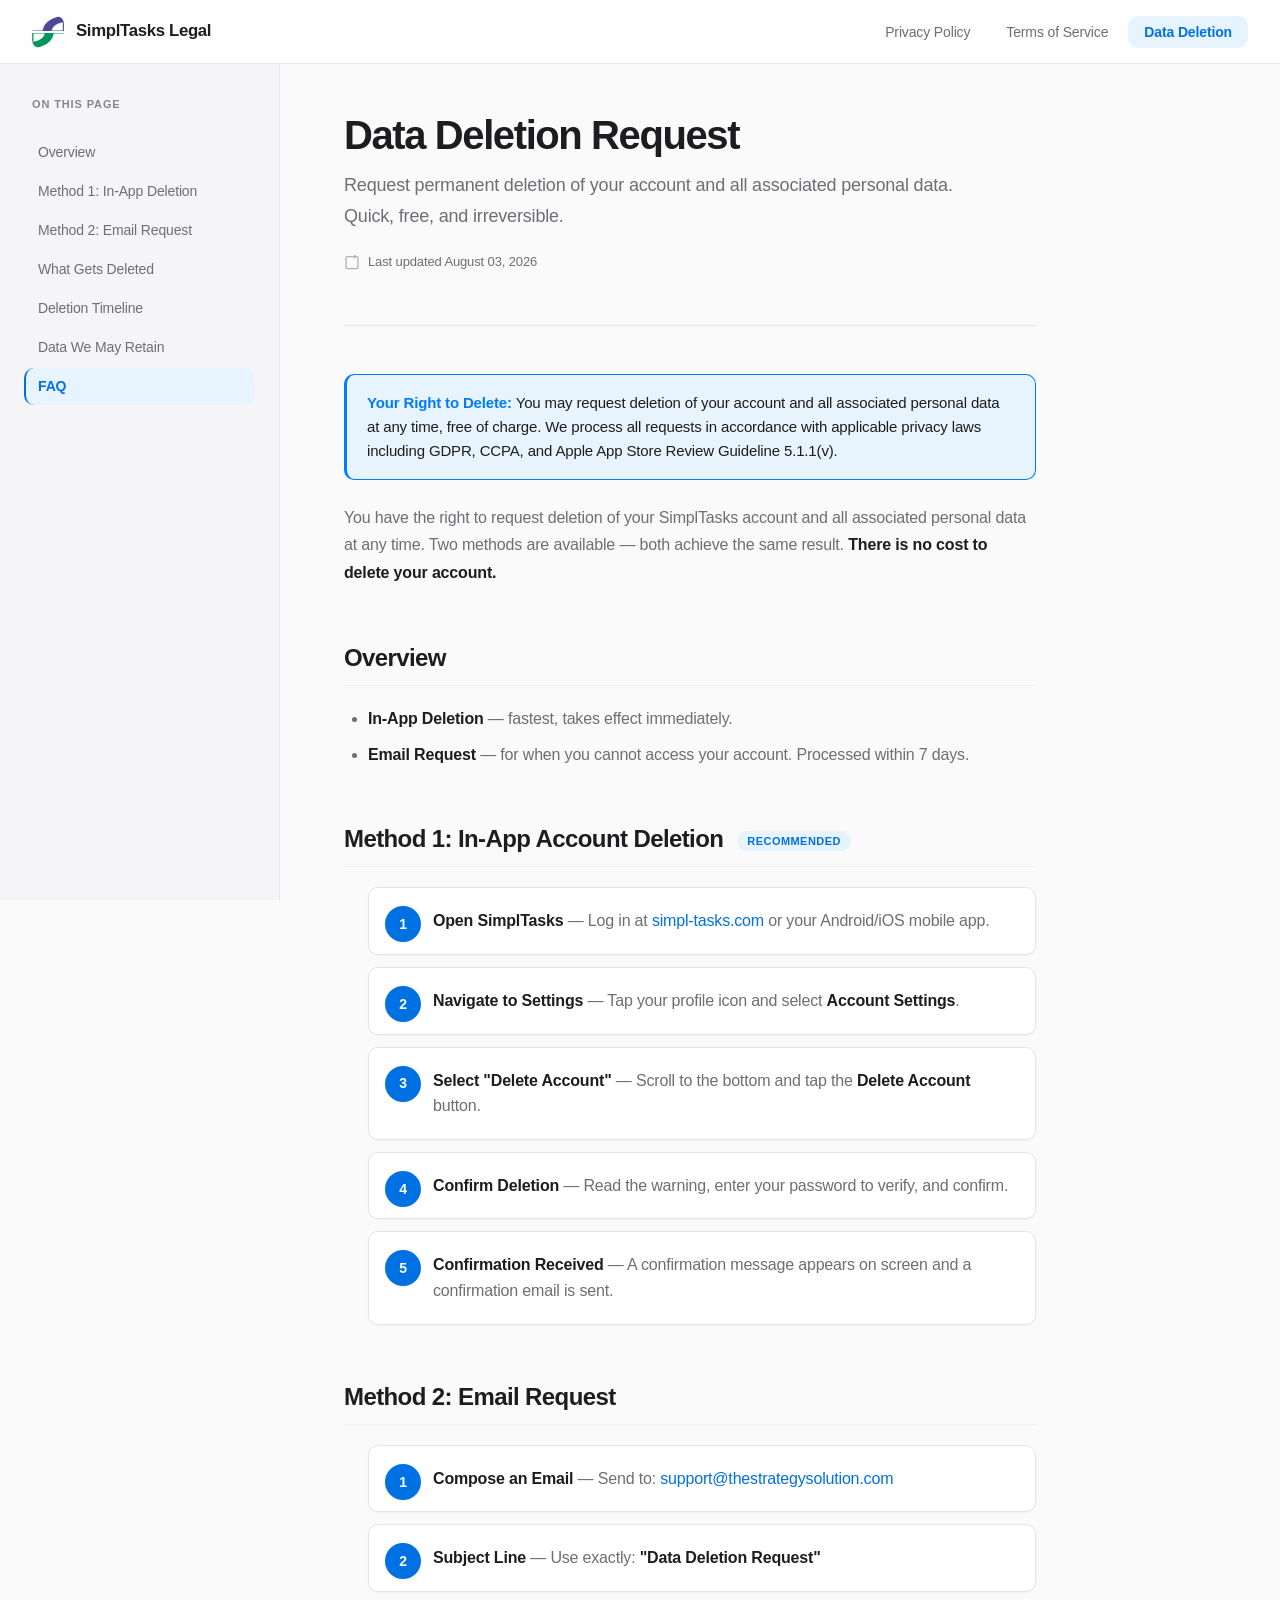
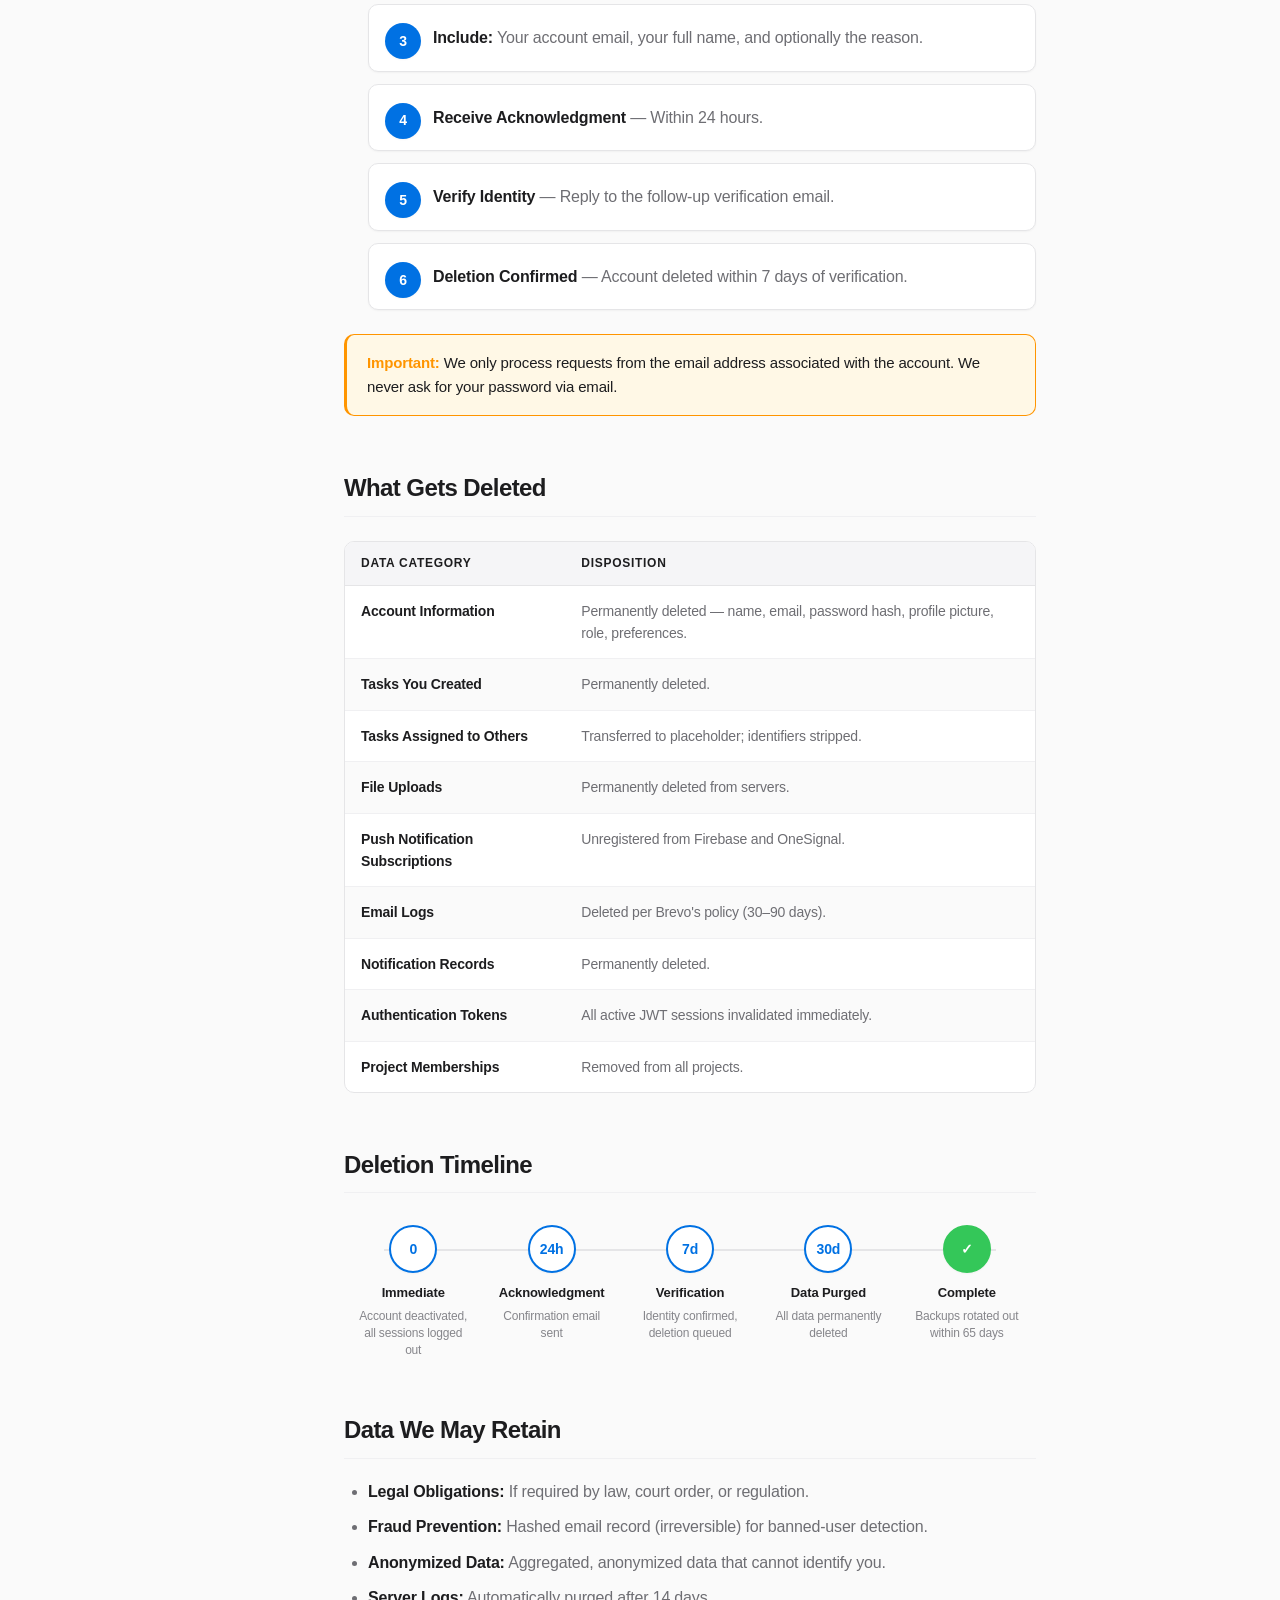
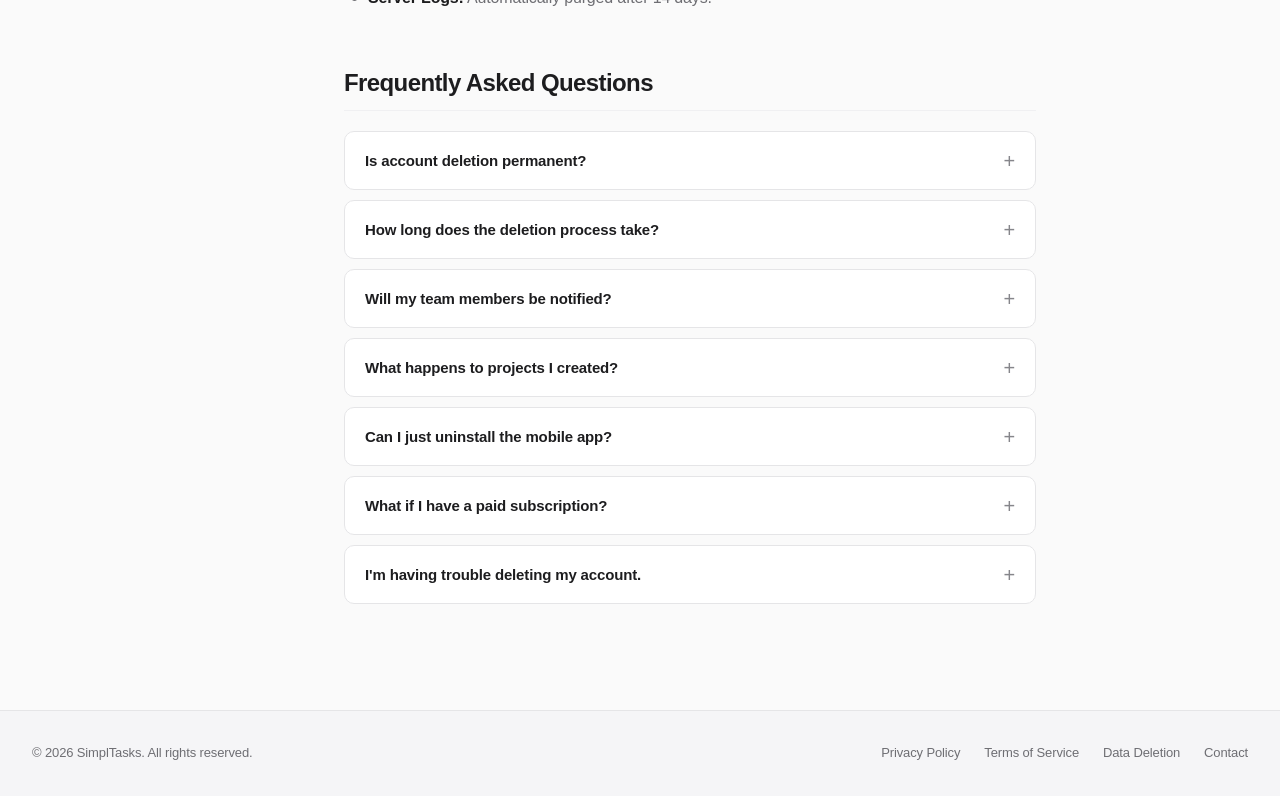
==== data-deletion.html @ c1aea925 "Initial deployment: Privacy Policy, Terms, Data Deletion" ====
<!DOCTYPE html>
<html lang="en">
<head>
  <meta charset="UTF-8" />
  <meta name="viewport" content="width=device-width, initial-scale=1.0" />
  <meta name="description" content="SimplTasks Data Deletion Request — how to request deletion of your account and personal data." />
  <meta name="robots" content="index, follow" />
  <meta property="og:title" content="Data Deletion Request — SimplTasks" />
  <meta property="og:description" content="Request permanent deletion of your SimplTasks account and all associated personal data." />
  <meta property="og:type" content="website" />
  <meta property="og:url" content="https://legal.simpl-tasks.com/data-deletion" />
  <meta name="twitter:card" content="summary" />
  <title>Data Deletion Request — SimplTasks</title>
  <link rel="icon" href="assets/favicon.png" type="image/png" />
  <link rel="canonical" href="https://legal.simpl-tasks.com/data-deletion" />
  <link rel="stylesheet" href="css/style.css" />
</head>
<body>

  <header class="site-header">
    <div class="header-inner">
      <a href="index.html" class="header-brand">
        <img src="assets/logo.png" alt="SimplTasks Logo" width="28" height="28" />
        SimplTasks Legal
      </a>
      <nav>
        <ul class="header-nav">
          <li><a href="index.html">Privacy Policy</a></li>
          <li><a href="terms.html">Terms of Service</a></li>
          <li><a href="data-deletion.html">Data Deletion</a></li>
        </ul>
      </nav>
      <button class="mobile-nav-toggle" aria-label="Toggle navigation menu">
        <span class="hamburger-line"></span><span class="hamburger-line"></span><span class="hamburger-line"></span>
      </button>
    </div>
  </header>

  <div class="app-layout">

    <aside class="sidebar">
      <div class="sidebar-title">On This Page</div>
      <button class="toc-dropdown-toggle" aria-expanded="false">Jump to Section</button>
      <ul class="toc-list">
        <li><a href="#overview">Overview</a></li>
        <li><a href="#method-1">Method 1: In-App Deletion</a></li>
        <li><a href="#method-2">Method 2: Email Request</a></li>
        <li><a href="#what-gets-deleted">What Gets Deleted</a></li>
        <li><a href="#deletion-timeline">Deletion Timeline</a></li>
        <li><a href="#data-retained">Data We May Retain</a></li>
        <li><a href="#faq">FAQ</a></li>
      </ul>
    </aside>

    <main class="main-content">
      <div class="content-card">

        <div class="page-title-area reveal">
          <h1>Data Deletion Request</h1>
          <p class="page-subtitle">Request permanent deletion of your account and all associated personal data. Quick, free, and irreversible.</p>
          <p class="page-meta">
            <svg viewBox="0 0 24 24" fill="none" stroke="currentColor" stroke-width="2" stroke-linecap="round"><rect x="3" y="4" width="18" height="18" rx="2"/><line x1="16" y1="2" x2="16" y2="6"/></svg>
            Last updated August 03, 2026
          </p>
        </div>

        <div class="info-box reveal">
          <strong>Your Right to Delete:</strong> You may request deletion of your account and all associated personal data at any time, free of charge. We process all requests in accordance with applicable privacy laws including GDPR, CCPA, and Apple App Store Review Guideline 5.1.1(v).
        </div>

        <p class="reveal">You have the right to request deletion of your SimplTasks account and all associated personal data at any time. Two methods are available — both achieve the same result. <strong>There is no cost to delete your account.</strong></p>

        <!-- 1 -->
        <div class="section-heading reveal"><h2 id="overview">Overview</h2></div>
        <ul class="reveal">
          <li><strong>In-App Deletion</strong> — fastest, takes effect immediately.</li>
          <li><strong>Email Request</strong> — for when you cannot access your account. Processed within 7 days.</li>
        </ul>

        <!-- 2 -->
        <div class="section-heading reveal"><h2 id="method-1">Method 1: In-App Account Deletion <span class="badge">Recommended</span></h2></div>
        <ol class="step-list reveal">
          <li><strong>Open SimplTasks</strong> — Log in at <a href="https://simpl-tasks.com">simpl-tasks.com</a> or your Android/iOS mobile app.</li>
          <li><strong>Navigate to Settings</strong> — Tap your profile icon and select <strong>Account Settings</strong>.</li>
          <li><strong>Select "Delete Account"</strong> — Scroll to the bottom and tap the <strong>Delete Account</strong> button.</li>
          <li><strong>Confirm Deletion</strong> — Read the warning, enter your password to verify, and confirm.</li>
          <li><strong>Confirmation Received</strong> — A confirmation message appears on screen and a confirmation email is sent.</li>
        </ol>

        <!-- 3 -->
        <div class="section-heading reveal"><h2 id="method-2">Method 2: Email Request</h2></div>
        <ol class="step-list reveal">
          <li><strong>Compose an Email</strong> — Send to: <a href="mailto:support@thestrategysolution.com">support@thestrategysolution.com</a></li>
          <li><strong>Subject Line</strong> — Use exactly: <strong>"Data Deletion Request"</strong></li>
          <li><strong>Include:</strong> Your account email, your full name, and optionally the reason.</li>
          <li><strong>Receive Acknowledgment</strong> — Within 24 hours.</li>
          <li><strong>Verify Identity</strong> — Reply to the follow-up verification email.</li>
          <li><strong>Deletion Confirmed</strong> — Account deleted within 7 days of verification.</li>
        </ol>

        <div class="warning-box reveal"><strong>Important:</strong> We only process requests from the email address associated with the account. We never ask for your password via email.</div>

        <!-- 4 -->
        <div class="section-heading reveal"><h2 id="what-gets-deleted">What Gets Deleted</h2></div>
        <table class="reveal">
          <thead><tr><th>Data Category</th><th>Disposition</th></tr></thead>
          <tbody>
            <tr><td><strong>Account Information</strong></td><td>Permanently deleted — name, email, password hash, profile picture, role, preferences.</td></tr>
            <tr><td><strong>Tasks You Created</strong></td><td>Permanently deleted.</td></tr>
            <tr><td><strong>Tasks Assigned to Others</strong></td><td>Transferred to placeholder; identifiers stripped.</td></tr>
            <tr><td><strong>File Uploads</strong></td><td>Permanently deleted from servers.</td></tr>
            <tr><td><strong>Push Notification Subscriptions</strong></td><td>Unregistered from Firebase and OneSignal.</td></tr>
            <tr><td><strong>Email Logs</strong></td><td>Deleted per Brevo's policy (30–90 days).</td></tr>
            <tr><td><strong>Notification Records</strong></td><td>Permanently deleted.</td></tr>
            <tr><td><strong>Authentication Tokens</strong></td><td>All active JWT sessions invalidated immediately.</td></tr>
            <tr><td><strong>Project Memberships</strong></td><td>Removed from all projects.</td></tr>
          </tbody>
        </table>

        <!-- 5 -->
        <div class="section-heading reveal"><h2 id="deletion-timeline">Deletion Timeline</h2></div>

        <div class="deletion-timeline reveal">
          <div class="timeline-step">
            <div class="timeline-dot">0</div>
            <div class="timeline-label">Immediate</div>
            <div class="timeline-sublabel">Account deactivated, all sessions logged out</div>
          </div>
          <div class="timeline-step">
            <div class="timeline-dot">24h</div>
            <div class="timeline-label">Acknowledgment</div>
            <div class="timeline-sublabel">Confirmation email sent</div>
          </div>
          <div class="timeline-step">
            <div class="timeline-dot">7d</div>
            <div class="timeline-label">Verification</div>
            <div class="timeline-sublabel">Identity confirmed, deletion queued</div>
          </div>
          <div class="timeline-step">
            <div class="timeline-dot">30d</div>
            <div class="timeline-label">Data Purged</div>
            <div class="timeline-sublabel">All data permanently deleted</div>
          </div>
          <div class="timeline-step">
            <div class="timeline-dot">✓</div>
            <div class="timeline-label">Complete</div>
            <div class="timeline-sublabel">Backups rotated out within 65 days</div>
          </div>
        </div>

        <!-- 6 -->
        <div class="section-heading reveal"><h2 id="data-retained">Data We May Retain</h2></div>
        <ul class="reveal">
          <li><strong>Legal Obligations:</strong> If required by law, court order, or regulation.</li>
          <li><strong>Fraud Prevention:</strong> Hashed email record (irreversible) for banned-user detection.</li>
          <li><strong>Anonymized Data:</strong> Aggregated, anonymized data that cannot identify you.</li>
          <li><strong>Server Logs:</strong> Automatically purged after 14 days.</li>
        </ul>

        <!-- 7 -->
        <div class="section-heading reveal"><h2 id="faq">Frequently Asked Questions</h2></div>

        <div class="accordion-item reveal">
          <button class="accordion-trigger">Is account deletion permanent?</button>
          <div class="accordion-content"><p>Yes. Once deleted, your account cannot be recovered. You will lose all tasks, projects, files, and settings.</p></div>
        </div>

        <div class="accordion-item reveal">
          <button class="accordion-trigger">How long does the deletion process take?</button>
          <div class="accordion-content"><p>In-app deletion takes effect immediately. Email requests are processed within 7 days. Complete removal from backup systems occurs within 65 days.</p></div>
        </div>

        <div class="accordion-item reveal">
          <button class="accordion-trigger">Will my team members be notified?</button>
          <div class="accordion-content"><p>No. Your account deletion is private. Team members may notice tasks previously assigned to you become unassigned.</p></div>
        </div>

        <div class="accordion-item reveal">
          <button class="accordion-trigger">What happens to projects I created?</button>
          <div class="accordion-content"><p>You will be prompted to transfer ownership. If no other member exists, the project and its tasks will be deleted.</p></div>
        </div>

        <div class="accordion-item reveal">
          <button class="accordion-trigger">Can I just uninstall the mobile app?</button>
          <div class="accordion-content"><p>No. Uninstalling the app does not delete your account or data. You must use one of the methods described on this page.</p></div>
        </div>

        <div class="accordion-item reveal">
          <button class="accordion-trigger">What if I have a paid subscription?</button>
          <div class="accordion-content"><p>Deleting your account cancels your subscription. Contact <a href="mailto:support@thestrategysolution.com">support@thestrategysolution.com</a> for questions.</p></div>
        </div>

        <div class="accordion-item reveal">
          <button class="accordion-trigger">I'm having trouble deleting my account.</button>
          <div class="accordion-content"><p>Email <a href="mailto:support@thestrategysolution.com">support@thestrategysolution.com</a> with subject "Data Deletion Request — Assistance Needed." We respond within 24 hours.</p></div>
        </div>

      </div>
    </main>
  </div>

  <button class="back-to-top" aria-label="Back to top">
    <svg width="18" height="18" viewBox="0 0 24 24" fill="none" stroke="currentColor" stroke-width="2.5" stroke-linecap="round"><polyline points="18 15 12 9 6 15"/></svg>
  </button>

  <footer class="site-footer">
    <div class="footer-inner">
      <span>&copy; 2026 SimplTasks. All rights reserved.</span>
      <ul class="footer-links">
        <li><a href="index.html">Privacy Policy</a></li>
        <li><a href="terms.html">Terms of Service</a></li>
        <li><a href="data-deletion.html">Data Deletion</a></li>
        <li><a href="mailto:support@thestrategysolution.com">Contact</a></li>
      </ul>
    </div>
  </footer>

  <script src="js/main.js"></script>
</body>
</html>
---- css/style.css ----
/* ============================================================
   SimplTasks Legal Center — Enterprise Documentation Style
   Inspired by Stripe Docs, Vercel, Linear, and Notion
   Pure CSS, zero dependencies, system font stack
   Features: refined typography, sophisticated color palette,
             subtle depth, professional spacing, dark mode,
             responsive 4-breakpoint, print-optimized
   ============================================================ */

/* ── CSS Variables ────────────────────────────────────── */
:root {
  /* Core neutrals */
  --color-bg: #fafafa;
  --color-surface: #ffffff;
  --color-sidebar-bg: #f5f5f7;
  --color-border: #e5e5e7;
  --color-border-subtle: #f0f0f2;
  
  /* Text hierarchy */
  --color-text-primary: #1d1d1f;
  --color-text-secondary: #6e6e73;
  --color-text-tertiary: #86868b;
  --color-text-inverse: #ffffff;
  
  /* Brand accent — refined blue */
  --color-accent: #0071e3;
  --color-accent-hover: #0077ed;
  --color-accent-subtle: #e8f4fd;
  --color-accent-text: #ffffff;
  
  /* Semantic colors */
  --color-success: #34c759;
  --color-success-bg: #edfcf2;
  --color-warning: #ff9500;
  --color-warning-bg: #fff8e6;
  --color-error: #ff3b30;
  --color-error-bg: #ffe5e5;
  --color-info: #007aff;
  --color-info-bg: #e8f4fd;
  
  /* Header & footer */
  --color-header-bg: rgba(255, 255, 255, 0.8);
  --color-header-border: rgba(0, 0, 0, 0.08);
  --color-footer-bg: #f5f5f7;
  --color-footer-text: #6e6e73;
  
  /* Tables */
  --color-table-header: #f5f5f7;
  --color-table-stripe: #fafafa;
  --color-table-border: #e5e5e7;
  
  /* Code */
  --color-code-bg: #f5f5f7;
  --color-code-text: #1d1d1f;
  
  /* Shadows — subtle depth */
  --shadow-xs: 0 1px 2px rgba(0, 0, 0, 0.04);
  --shadow-sm: 0 2px 8px rgba(0, 0, 0, 0.06);
  --shadow-md: 0 4px 16px rgba(0, 0, 0, 0.08);
  --shadow-lg: 0 8px 32px rgba(0, 0, 0, 0.12);
  
  /* Radii */
  --radius-sm: 6px;
  --radius-md: 10px;
  --radius-lg: 14px;
  --radius-xl: 20px;
  
  /* Typography */
  --font-sans: -apple-system, BlinkMacSystemFont, "SF Pro Display", "SF Pro Text", "Inter", "Segoe UI", Roboto, "Helvetica Neue", Arial, sans-serif;
  --font-mono: "SF Mono", "Fira Code", "Fira Mono", "Roboto Mono", Menlo, Courier, monospace;
  
  /* Layout */
  --sidebar-width: 280px;
  --header-height: 64px;
  --content-max-width: 820px;
  
  /* Transitions */
  --transition-fast: 150ms cubic-bezier(0.4, 0, 0.2, 1);
  --transition-base: 250ms cubic-bezier(0.4, 0, 0.2, 1);
  --transition-smooth: 400ms cubic-bezier(0.22, 0.61, 0.36, 1);
}

/* ─ Dark Mode ────────────────────────────────────────── */
@media (prefers-color-scheme: dark) {
  :root {
    --color-bg: #000000;
    --color-surface: #1c1c1e;
    --color-sidebar-bg: #111111;
    --color-border: #2c2c2e;
    --color-border-subtle: #1c1c1e;
    
    --color-text-primary: #f5f5f7;
    --color-text-secondary: #a1a1a6;
    --color-text-tertiary: #6e6e73;
    
    --color-accent: #0a84ff;
    --color-accent-hover: #409cff;
    --color-accent-subtle: #0d2137;
    
    --color-success: #30d158;
    --color-success-bg: #0d2818;
    --color-warning: #ff9f0a;
    --color-warning-bg: #2a1f0a;
    --color-error: #ff453a;
    --color-error-bg: #2a0f0e;
    --color-info: #0a84ff;
    --color-info-bg: #0d2137;
    
    --color-header-bg: rgba(0, 0, 0, 0.8);
    --color-header-border: rgba(255, 255, 255, 0.08);
    --color-footer-bg: #111111;
    --color-footer-text: #6e6e73;
    
    --color-table-header: #1c1c1e;
    --color-table-stripe: #111111;
    --color-table-border: #2c2c2e;
    
    --color-code-bg: #1c1c1e;
    --color-code-text: #f5f5f7;
    
    --shadow-xs: 0 1px 2px rgba(0, 0, 0, 0.2);
    --shadow-sm: 0 2px 8px rgba(0, 0, 0, 0.3);
    --shadow-md: 0 4px 16px rgba(0, 0, 0, 0.4);
    --shadow-lg: 0 8px 32px rgba(0, 0, 0, 0.5);
  }
}

/* ── Reset & Base ──────────────────────────────────────── */
*, *::before, *::after {
  box-sizing: border-box;
  margin: 0;
  padding: 0;
}

html {
  scroll-behavior: smooth;
  scroll-padding-top: calc(var(--header-height) + 24px);
  -webkit-text-size-adjust: 100%;
  font-feature-settings: "kern" 1, "liga" 1;
}

body {
  font-family: var(--font-sans);
  font-size: 16px;
  line-height: 1.6;
  color: var(--color-text-primary);
  background: var(--color-bg);
  -webkit-font-smoothing: antialiased;
  -moz-osx-font-smoothing: grayscale;
  min-height: 100vh;
  display: flex;
  flex-direction: column;
  overflow-x: hidden;
  letter-spacing: -0.011em;
}

/* ── Header ────────────────────────────────────────────── */
.site-header {
  background: var(--color-header-bg);
  backdrop-filter: saturate(180%) blur(20px);
  -webkit-backdrop-filter: saturate(180%) blur(20px);
  border-bottom: 1px solid var(--color-header-border);
  position: sticky;
  top: 0;
  z-index: 100;
  height: var(--header-height);
  display: flex;
  align-items: center;
}

.header-inner {
  max-width: 1440px;
  width: 100%;
  margin: 0 auto;
  padding: 0 32px;
  height: 100%;
  display: flex;
  align-items: center;
  justify-content: space-between;
  gap: 20px;
}

.header-brand {
  display: flex;
  align-items: center;
  gap: 12px;
  text-decoration: none;
  color: var(--color-text-primary);
  font-weight: 600;
  font-size: 1.05rem;
  letter-spacing: -0.02em;
  transition: opacity var(--transition-fast);
}

.header-brand:hover {
  opacity: 0.7;
}

.header-brand img {
  width: 32px;
  height: 32px;
  border-radius: 8px;
  flex-shrink: 0;
}

.header-nav {
  display: flex;
  align-items: center;
  gap: 4px;
  list-style: none;
}

.header-nav a {
  color: var(--color-text-secondary);
  text-decoration: none;
  padding: 8px 16px;
  border-radius: var(--radius-md);
  font-size: 0.875rem;
  font-weight: 500;
  transition: all var(--transition-fast);
  white-space: nowrap;
  letter-spacing: -0.01em;
}

.header-nav a:hover {
  color: var(--color-text-primary);
  background: var(--color-border-subtle);
}

.header-nav a.active {
  color: var(--color-accent);
  background: var(--color-accent-subtle);
  font-weight: 600;
}

/* ── Hamburger ─────────────────────────────────────────── */
.mobile-nav-toggle {
  display: none;
  background: none;
  border: none;
  cursor: pointer;
  padding: 8px;
  border-radius: var(--radius-md);
  flex-direction: column;
  gap: 5px;
  align-items: center;
  justify-content: center;
  width: 40px;
  height: 40px;
  z-index: 102;
  transition: background var(--transition-fast);
}

.mobile-nav-toggle:hover {
  background: var(--color-border-subtle);
}

.hamburger-line {
  display: block;
  width: 20px;
  height: 2px;
  background: var(--color-text-primary);
  border-radius: 2px;
  transition: all var(--transition-base);
  transform-origin: center;
}

.mobile-nav-toggle.open .hamburger-line:nth-child(1) {
  transform: translateY(7px) rotate(45deg);
}

.mobile-nav-toggle.open .hamburger-line:nth-child(2) {
  opacity: 0;
}

.mobile-nav-toggle.open .hamburger-line:nth-child(3) {
  transform: translateY(-7px) rotate(-45deg);
}

/* ── Main Layout ───────────────────────────────────────── */
.app-layout {
  display: flex;
  flex: 1;
  min-height: 0;
  width: 100%;
  max-width: 1440px;
  margin: 0 auto;
}

/* ── Sidebar ───────────────────────────────────────────── */
.sidebar {
  width: var(--sidebar-width);
  flex-shrink: 0;
  background: var(--color-sidebar-bg);
  color: var(--color-text-secondary);
  padding: 32px 24px 48px;
  overflow-y: auto;
  position: sticky;
  top: var(--header-height);
  height: calc(100vh - var(--header-height));
  border-right: 1px solid var(--color-border);
}

.sidebar-title {
  font-size: 0.6875rem;
  font-weight: 600;
  text-transform: uppercase;
  letter-spacing: 0.08em;
  color: var(--color-text-tertiary);
  margin-bottom: 20px;
  padding-left: 8px;
}

.toc-list {
  list-style: none;
  padding: 0;
}

.toc-list li {
  margin: 0;
}

.toc-list a {
  display: block;
  padding: 8px 12px;
  color: var(--color-text-secondary);
  text-decoration: none;
  font-size: 0.875rem;
  border-radius: var(--radius-md);
  transition: all var(--transition-fast);
  line-height: 1.5;
  margin-bottom: 2px;
  letter-spacing: -0.01em;
  border-left: 2px solid transparent;
}

.toc-list a:hover {
  color: var(--color-text-primary);
  background: var(--color-border-subtle);
}

.toc-list a.toc-active {
  color: var(--color-accent);
  background: var(--color-accent-subtle);
  font-weight: 600;
  border-left-color: var(--color-accent);
}

.toc-dropdown-toggle {
  display: none;
  width: 100%;
  padding: 12px 16px;
  background: var(--color-surface);
  border: 1px solid var(--color-border);
  border-radius: var(--radius-md);
  font-family: var(--font-sans);
  font-size: 0.875rem;
  color: var(--color-text-primary);
  cursor: pointer;
  text-align: left;
  font-weight: 500;
  transition: all var(--transition-fast);
}

.toc-dropdown-toggle:hover {
  border-color: var(--color-text-tertiary);
}

.toc-dropdown-toggle:focus {
  outline: 2px solid var(--color-accent);
  outline-offset: 2px;
}

/* ── Main Content ──────────────────────────────────────── */
.main-content {
  flex: 1;
  min-width: 0;
  padding: 48px 64px 96px;
  max-width: var(--content-max-width);
}

.content-card {
  /* pure content, no card styling */
}

/* ── Page Title Area ───────────────────────────────────── */
.page-title-area {
  margin-bottom: 48px;
  padding-bottom: 32px;
  border-bottom: 1px solid var(--color-border);
}

.page-title-area h1 {
  font-size: 2.5rem;
  font-weight: 700;
  color: var(--color-text-primary);
  letter-spacing: -0.035em;
  line-height: 1.15;
  margin-bottom: 12px;
}

.page-subtitle {
  font-size: 1.125rem;
  color: var(--color-text-secondary);
  line-height: 1.5;
  max-width: 640px;
  letter-spacing: -0.01em;
}

.page-meta {
  font-size: 0.8125rem;
  color: var(--color-text-tertiary);
  display: flex;
  align-items: center;
  gap: 8px;
  margin-top: 16px;
  font-weight: 500;
}

.page-meta svg {
  width: 16px;
  height: 16px;
  opacity: 0.5;
}

/* ── Section Headings ──────────────────────────────────── */
.section-heading {
  display: flex;
  align-items: baseline;
  gap: 16px;
  margin-top: 56px;
  margin-bottom: 20px;
  padding-bottom: 12px;
  border-bottom: 1px solid var(--color-border-subtle);
}

.section-heading:first-of-type {
  margin-top: 8px;
}

.section-heading h2 {
  font-size: 1.5rem;
  font-weight: 700;
  color: var(--color-text-primary);
  letter-spacing: -0.025em;
  line-height: 1.3;
  margin: 0;
  padding: 0;
  border: none;
  flex: 1;
}

/* ── Typography ────────────────────────────────────────── */
.content-card p {
  margin-bottom: 20px;
  color: var(--color-text-secondary);
  line-height: 1.7;
  letter-spacing: -0.01em;
}

.content-card ul, .content-card ol {
  margin-bottom: 24px;
  padding-left: 24px;
  color: var(--color-text-secondary);
}

.content-card li {
  margin-bottom: 10px;
  line-height: 1.6;
}

.content-card li:last-child {
  margin-bottom: 0;
}

.content-card strong {
  font-weight: 600;
  color: var(--color-text-primary);
}

.content-card a {
  color: var(--color-accent);
  text-decoration: none;
  transition: color var(--transition-fast);
  border-bottom: 1px solid transparent;
  font-weight: 500;
}

.content-card a:hover {
  color: var(--color-accent-hover);
  border-bottom-color: var(--color-accent);
}

.content-card h3 {
  font-size: 1.125rem;
  font-weight: 600;
  color: var(--color-text-primary);
  margin-top: 36px;
  margin-bottom: 12px;
  letter-spacing: -0.02em;
}

/* ── Tables ────────────────────────────────────────────── */
.content-card table {
  width: 100%;
  border-collapse: separate;
  border-spacing: 0;
  margin: 24px 0 32px;
  font-size: 0.875rem;
  border-radius: var(--radius-md);
  border: 1px solid var(--color-table-border);
  display: block;
  overflow-x: auto;
  -webkit-overflow-scrolling: touch;
  background: var(--color-surface);
}

.content-card table::-webkit-scrollbar {
  height: 6px;
}

.content-card table::-webkit-scrollbar-thumb {
  background: var(--color-border);
  border-radius: 3px;
}

.content-card thead {
  background: var(--color-table-header);
}

.content-card th {
  text-align: left;
  padding: 12px 16px;
  font-weight: 600;
  color: var(--color-text-primary);
  font-size: 0.75rem;
  text-transform: uppercase;
  letter-spacing: 0.06em;
  border-bottom: 1px solid var(--color-table-border);
  white-space: nowrap;
}

.content-card td {
  padding: 14px 16px;
  color: var(--color-text-secondary);
  border-bottom: 1px solid var(--color-border-subtle);
  vertical-align: top;
}

.content-card tbody tr {
  transition: background var(--transition-fast);
}

.content-card tbody tr:nth-child(even) {
  background: var(--color-table-stripe);
}

.content-card tbody tr:hover {
  background: var(--color-accent-subtle);
}

.content-card tbody tr:last-child td {
  border-bottom: none;
}

/* ── Info / Warning / Success Boxes ───────────────────── */
.info-box, .warning-box, .success-box {
  border-radius: var(--radius-md);
  padding: 16px 20px;
  margin: 24px 0;
  font-size: 0.9375rem;
  border: 1px solid;
  line-height: 1.6;
  letter-spacing: -0.01em;
}

.info-box {
  background: var(--color-info-bg);
  border-color: var(--color-info);
  border-left: 3px solid var(--color-info);
}

.info-box strong {
  color: var(--color-info);
}

.warning-box {
  background: var(--color-warning-bg);
  border-color: var(--color-warning);
  border-left: 3px solid var(--color-warning);
}

.warning-box strong {
  color: var(--color-warning);
}

.success-box {
  background: var(--color-success-bg);
  border-color: var(--color-success);
  border-left: 3px solid var(--color-success);
}

.success-box strong {
  color: var(--color-success);
}

/* ── Badge ─────────────────────────────────────────────── */
.badge {
  display: inline-block;
  padding: 3px 10px;
  font-size: 0.6875rem;
  font-weight: 600;
  border-radius: 99px;
  background: var(--color-accent-subtle);
  color: var(--color-accent);
  text-transform: uppercase;
  letter-spacing: 0.04em;
  vertical-align: middle;
  margin-left: 8px;
}

/* ── Step List ─────────────────────────────────────────── */
.step-list {
  counter-reset: step;
  list-style: none;
  padding-left: 0;
}

.step-list li {
  counter-increment: step;
  position: relative;
  padding: 20px 20px 20px 64px;
  margin-bottom: 12px;
  background: var(--color-surface);
  border: 1px solid var(--color-border);
  border-radius: var(--radius-md);
  transition: all var(--transition-fast);
  box-shadow: var(--shadow-xs);
}

.step-list li:hover {
  border-color: var(--color-text-tertiary);
  box-shadow: var(--shadow-sm);
}

.step-list li::before {
  content: counter(step);
  position: absolute;
  left: 16px;
  top: 18px;
  width: 36px;
  height: 36px;
  background: var(--color-accent);
  color: var(--color-accent-text);
  border-radius: 50%;
  display: flex;
  align-items: center;
  justify-content: center;
  font-weight: 700;
  font-size: 0.875rem;
  box-shadow: var(--shadow-xs);
}

/* ── Accordion FAQ ─────────────────────────────────────── */
.accordion-item {
  border: 1px solid var(--color-border);
  border-radius: var(--radius-md);
  margin-bottom: 10px;
  background: var(--color-surface);
  overflow: hidden;
  transition: all var(--transition-fast);
}

.accordion-item:hover {
  border-color: var(--color-text-tertiary);
}

.accordion-trigger {
  width: 100%;
  text-align: left;
  background: none;
  border: none;
  padding: 18px 48px 18px 20px;
  font-family: var(--font-sans);
  font-size: 0.9375rem;
  font-weight: 600;
  color: var(--color-text-primary);
  cursor: pointer;
  position: relative;
  line-height: 1.4;
  letter-spacing: -0.01em;
  transition: background var(--transition-fast);
}

.accordion-trigger:hover {
  background: var(--color-border-subtle);
}

.accordion-trigger::after {
  content: '+';
  position: absolute;
  right: 20px;
  top: 50%;
  transform: translateY(-50%);
  font-size: 1.25rem;
  font-weight: 300;
  color: var(--color-text-tertiary);
  transition: transform var(--transition-base);
}

.accordion-item.open .accordion-trigger::after {
  transform: translateY(-50%) rotate(45deg);
}

.accordion-content {
  max-height: 0;
  overflow: hidden;
  transition: max-height var(--transition-smooth), padding var(--transition-base);
}

.accordion-item.open .accordion-content {
  max-height: 800px;
  padding: 0 20px 20px;
}

/* ── Deletion Timeline ─────────────────────────────────── */
.deletion-timeline {
  display: flex;
  flex-wrap: wrap;
  gap: 0;
  margin: 32px 0 40px;
  position: relative;
}

.deletion-timeline::before {
  content: '';
  position: absolute;
  top: 24px;
  left: 40px;
  right: 40px;
  height: 2px;
  background: var(--color-border);
  z-index: 0;
}

.timeline-step {
  flex: 1;
  min-width: 110px;
  text-align: center;
  position: relative;
  z-index: 1;
  padding: 0 12px;
}

.timeline-dot {
  width: 48px;
  height: 48px;
  border-radius: 50%;
  background: var(--color-surface);
  border: 2px solid var(--color-accent);
  margin: 0 auto 10px;
  display: flex;
  align-items: center;
  justify-content: center;
  font-weight: 700;
  font-size: 0.875rem;
  color: var(--color-accent);
  box-shadow: var(--shadow-xs);
  transition: all var(--transition-fast);
}

.timeline-step:hover .timeline-dot {
  transform: scale(1.1);
  box-shadow: var(--shadow-sm);
}

.timeline-step:last-child .timeline-dot {
  background: var(--color-success);
  border-color: var(--color-success);
  color: var(--color-text-inverse);
}

.timeline-label {
  font-size: 0.8125rem;
  font-weight: 600;
  color: var(--color-text-primary);
  margin-bottom: 4px;
  letter-spacing: -0.01em;
}

.timeline-sublabel {
  font-size: 0.75rem;
  color: var(--color-text-tertiary);
  line-height: 1.4;
}

/* ── Data Flow Diagram ─────────────────────────────────── */
.data-flow {
  display: flex;
  flex-wrap: wrap;
  align-items: center;
  justify-content: center;
  gap: 12px;
  margin: 32px 0 40px;
  padding: 32px 24px;
  background: var(--color-accent-subtle);
  border-radius: var(--radius-lg);
  border: 1px solid var(--color-border);
}

.flow-node {
  background: var(--color-surface);
  border: 1px solid var(--color-accent);
  border-radius: var(--radius-md);
  padding: 12px 20px;
  font-size: 0.875rem;
  font-weight: 600;
  color: var(--color-text-primary);
  text-align: center;
  white-space: nowrap;
  transition: all var(--transition-fast);
  box-shadow: var(--shadow-xs);
}

.flow-node:hover {
  border-color: var(--color-accent-hover);
  box-shadow: var(--shadow-sm);
  transform: translateY(-2px);
}

.flow-node.user {
  background: var(--color-accent);
  color: var(--color-text-inverse);
  border-color: var(--color-accent);
}

.flow-arrow {
  width: 20px;
  height: 20px;
  flex-shrink: 0;
  color: var(--color-text-tertiary);
  opacity: 0.5;
}

.flow-row {
  display: flex;
  flex-wrap: wrap;
  gap: 8px;
  justify-content: center;
  align-items: center;
}

/* ── Scroll-Reveal Animation ───────────────────────────── */
.reveal {
  opacity: 0;
  transform: translateY(20px);
  transition: opacity var(--transition-smooth), transform var(--transition-smooth);
}

.reveal.revealed {
  opacity: 1;
  transform: translateY(0);
}

/* ── Back to Top ──────────────────────────────────────── */
.back-to-top {
  position: fixed;
  bottom: 32px;
  right: 32px;
  width: 44px;
  height: 44px;
  background: var(--color-surface);
  color: var(--color-text-primary);
  border: 1px solid var(--color-border);
  border-radius: 50%;
  cursor: pointer;
  display: flex;
  align-items: center;
  justify-content: center;
  box-shadow: var(--shadow-md);
  opacity: 0;
  transform: translateY(16px);
  pointer-events: none;
  transition: all var(--transition-base);
  z-index: 50;
}

.back-to-top.visible {
  opacity: 1;
  transform: translateY(0);
  pointer-events: auto;
}

.back-to-top:hover {
  border-color: var(--color-accent);
  color: var(--color-accent);
  box-shadow: var(--shadow-lg);
  transform: translateY(-2px);
}

/* ── Footer ────────────────────────────────────────────── */
.site-footer {
  background: var(--color-footer-bg);
  border-top: 1px solid var(--color-border);
  padding: 32px 0;
  margin-top: auto;
}

.footer-inner {
  max-width: 1440px;
  margin: 0 auto;
  padding: 0 32px;
  display: flex;
  align-items: center;
  justify-content: space-between;
  flex-wrap: wrap;
  gap: 16px;
  font-size: 0.8125rem;
  color: var(--color-footer-text);
  letter-spacing: -0.01em;
}

.footer-inner a {
  color: var(--color-text-secondary);
  text-decoration: none;
  transition: color var(--transition-fast);
  font-weight: 500;
}

.footer-inner a:hover {
  color: var(--color-text-primary);
}

.footer-links {
  display: flex;
  gap: 24px;
  list-style: none;
}

/* ============================================================ */
/*  RESPONSIVE BREAKPOINTS                                       */
/* ============================================================ */

/* ── ≤1024px (Tablet) ─────────────────────────────────── */
@media (max-width: 1024px) {
  .app-layout {
    flex-direction: column;
  }
  
  .sidebar {
    width: 100%;
    position: static;
    height: auto;
    padding: 20px 24px;
    border-right: none;
    border-bottom: 1px solid var(--color-border);
  }
  
  .toc-list {
    display: flex;
    flex-wrap: wrap;
    gap: 6px;
  }
  
  .toc-list li {
    flex-shrink: 0;
  }
  
  .toc-list a {
    padding: 6px 12px;
    font-size: 0.8125rem;
    background: var(--color-surface);
    border-radius: var(--radius-md);
    border-left: none;
  }
  
  .toc-list a.toc-active {
    background: var(--color-accent-subtle);
    color: var(--color-accent);
  }
  
  .sidebar-title {
    display: none;
  }
  
  .main-content {
    padding: 40px 32px 80px;
    max-width: none;
  }
  
  .section-heading h2 {
    font-size: 1.375rem;
  }
  
  .page-title-area h1 {
    font-size: 2rem;
  }
}

/* ── ≤768px (Large Phone) ─────────────────────────────── */
@media (max-width: 768px) {
  :root {
    --header-height: 56px;
  }
  
  .header-inner {
    padding: 0 20px;
  }
  
  .header-brand {
    font-size: 0.9375rem;
  }
  
  .header-brand img {
    width: 28px;
    height: 28px;
  }
  
  .mobile-nav-toggle {
    display: flex;
  }
  
  .header-nav {
    position: fixed;
    top: var(--header-height);
    left: 0;
    right: 0;
    flex-direction: column;
    background: var(--color-header-bg);
    backdrop-filter: saturate(180%) blur(20px);
    -webkit-backdrop-filter: saturate(180%) blur(20px);
    padding: 12px 20px;
    gap: 4px;
    border-bottom: 1px solid var(--color-header-border);
    box-shadow: var(--shadow-lg);
    transform: translateY(-110%);
    opacity: 0;
    pointer-events: none;
    transition: transform var(--transition-base), opacity var(--transition-base);
    z-index: 99;
  }
  
  .header-nav.open {
    transform: translateY(0);
    opacity: 1;
    pointer-events: auto;
  }
  
  .header-nav a {
    display: block;
    padding: 12px 16px;
    font-size: 0.9375rem;
    border-radius: var(--radius-md);
    width: 100%;
  }
  
  .main-content {
    padding: 32px 20px 64px;
  }
  
  .page-title-area h1 {
    font-size: 1.75rem;
  }
  
  .page-subtitle {
    font-size: 1rem;
  }
  
  .section-heading {
    gap: 12px;
    margin-top: 40px;
  }
  
  .section-heading h2 {
    font-size: 1.25rem;
  }
  
  .toc-dropdown-toggle {
    display: block;
  }
  
  .toc-list {
    display: none;
    flex-direction: column;
    gap: 0;
    border: 1px solid var(--color-border);
    border-top: none;
    border-radius: 0 0 var(--radius-md) var(--radius-md);
    margin-top: -1px;
    max-height: 40vh;
    overflow-y: auto;
  }
  
  .toc-list.open {
    display: flex;
  }
  
  .toc-list a {
    border: none;
    border-bottom: 1px solid var(--color-border-subtle);
    border-radius: 0;
    padding: 12px 16px;
    margin: 0;
    font-size: 0.875rem;
  }
  
  .toc-list a:last-child {
    border-bottom: none;
  }
  
  .step-list li {
    padding: 16px 16px 16px 52px;
  }
  
  .step-list li::before {
    left: 12px;
    top: 14px;
    width: 32px;
    height: 32px;
    font-size: 0.8125rem;
  }
  
  .content-card th, .content-card td {
    padding: 10px 12px;
    font-size: 0.8125rem;
  }
  
  .deletion-timeline::before {
    left: 12px;
    right: 12px;
    top: 18px;
  }
  
  .timeline-dot {
    width: 36px;
    height: 36px;
    font-size: 0.75rem;
  }
  
  .data-flow {
    gap: 8px;
    padding: 20px 16px;
  }
  
  .flow-node {
    font-size: 0.8125rem;
    padding: 10px 14px;
  }
  
  .back-to-top {
    bottom: 24px;
    right: 24px;
    width: 40px;
    height: 40px;
  }
}

/* ── ≤480px (Small Phone) ─────────────────────────────── */
@media (max-width: 480px) {
  :root {
    --header-height: 52px;
  }
  
  .header-inner {
    padding: 0 16px;
  }
  
  .header-brand {
    font-size: 0.875rem;
    gap: 8px;
  }
  
  .header-brand img {
    width: 24px;
    height: 24px;
  }
  
  .main-content {
    padding: 24px 16px 56px;
  }
  
  .page-title-area h1 {
    font-size: 1.5rem;
  }
  
  .page-subtitle {
    font-size: 0.9375rem;
  }
  
  .section-heading {
    gap: 8px;
    margin-top: 32px;
  }
  
  .section-heading h2 {
    font-size: 1.125rem;
  }
  
  .content-card p, .content-card li {
    font-size: 0.9375rem;
    line-height: 1.6;
  }
  
  .content-card ul, .content-card ol {
    padding-left: 20px;
  }
  
  .step-list li {
    padding: 14px 14px 14px 48px;
    margin-bottom: 10px;
  }
  
  .step-list li::before {
    left: 10px;
    top: 12px;
    width: 28px;
    height: 28px;
    font-size: 0.75rem;
  }
  
  .content-card th, .content-card td {
    padding: 8px 10px;
    font-size: 0.75rem;
  }
  
  .content-card th {
    font-size: 0.6875rem;
  }
  
  .accordion-trigger {
    font-size: 0.875rem;
    padding: 14px 40px 14px 16px;
  }
  
  .deletion-timeline {
    flex-direction: column;
    gap: 0;
  }
  
  .deletion-timeline::before {
    display: none;
  }
  
  .timeline-step {
    display: flex;
    align-items: center;
    gap: 12px;
    padding: 8px 0;
    text-align: left;
    border-bottom: 1px solid var(--color-border-subtle);
  }
  
  .timeline-step:last-child {
    border-bottom: none;
  }
  
  .timeline-dot {
    width: 32px;
    height: 32px;
    font-size: 0.75rem;
    margin: 0;
    flex-shrink: 0;
  }
  
  .timeline-label {
    font-size: 0.8125rem;
    flex: 1;
  }
  
  .timeline-sublabel {
    display: none;
  }
  
  .data-flow {
    flex-direction: column;
    gap: 4px;
  }
  
  .flow-arrow {
    transform: rotate(90deg);
  }
  
  .footer-inner {
    font-size: 0.75rem;
    gap: 8px;
    flex-direction: column;
    text-align: center;
  }
  
  .footer-links {
    gap: 16px;
    flex-wrap: wrap;
    justify-content: center;
  }
}

/* ── ≤380px (Tiny Phone) ─────────────────────────────── */
@media (max-width: 380px) {
  .main-content {
    padding: 20px 12px 48px;
  }
  
  .page-title-area h1 {
    font-size: 1.375rem;
  }
  
  .section-heading h2 {
    font-size: 1rem;
  }
  
  .content-card p, .content-card li {
    font-size: 0.875rem;
  }
  
  .step-list li {
    padding: 12px 12px 12px 44px;
  }
  
  .step-list li::before {
    left: 8px;
    top: 10px;
    width: 24px;
    height: 24px;
    font-size: 0.6875rem;
  }
  
  .content-card th, .content-card td {
    padding: 6px 8px;
    font-size: 0.6875rem;
  }
}

/* ── Print ─────────────────────────────────────────────── */
@media print {
  .site-header, .sidebar, .site-footer, .back-to-top,
  .mobile-nav-toggle, .toc-dropdown-toggle {
    display: none !important;
  }
  
  .app-layout {
    display: block;
  }
  
  .main-content {
    max-width: none;
    padding: 0;
  }
  
  body {
    font-size: 11pt;
    line-height: 1.6;
    color: #000;
    background: #fff;
  }
  
  .content-card a {
    color: #000;
    border-bottom: 1px solid #000;
  }
  
  .content-card table {
    box-shadow: none;
    display: table;
    overflow-x: visible;
  }
  
  .content-card th, .content-card td {
    border: 1px solid #ccc;
  }
  
  .reveal {
    opacity: 1 !important;
    transform: none !important;
  }
  
  .section-heading {
    break-after: avoid;
  }
  
  .content-card table, .info-box, .warning-box, .success-box {
    break-inside: avoid;
  }
}
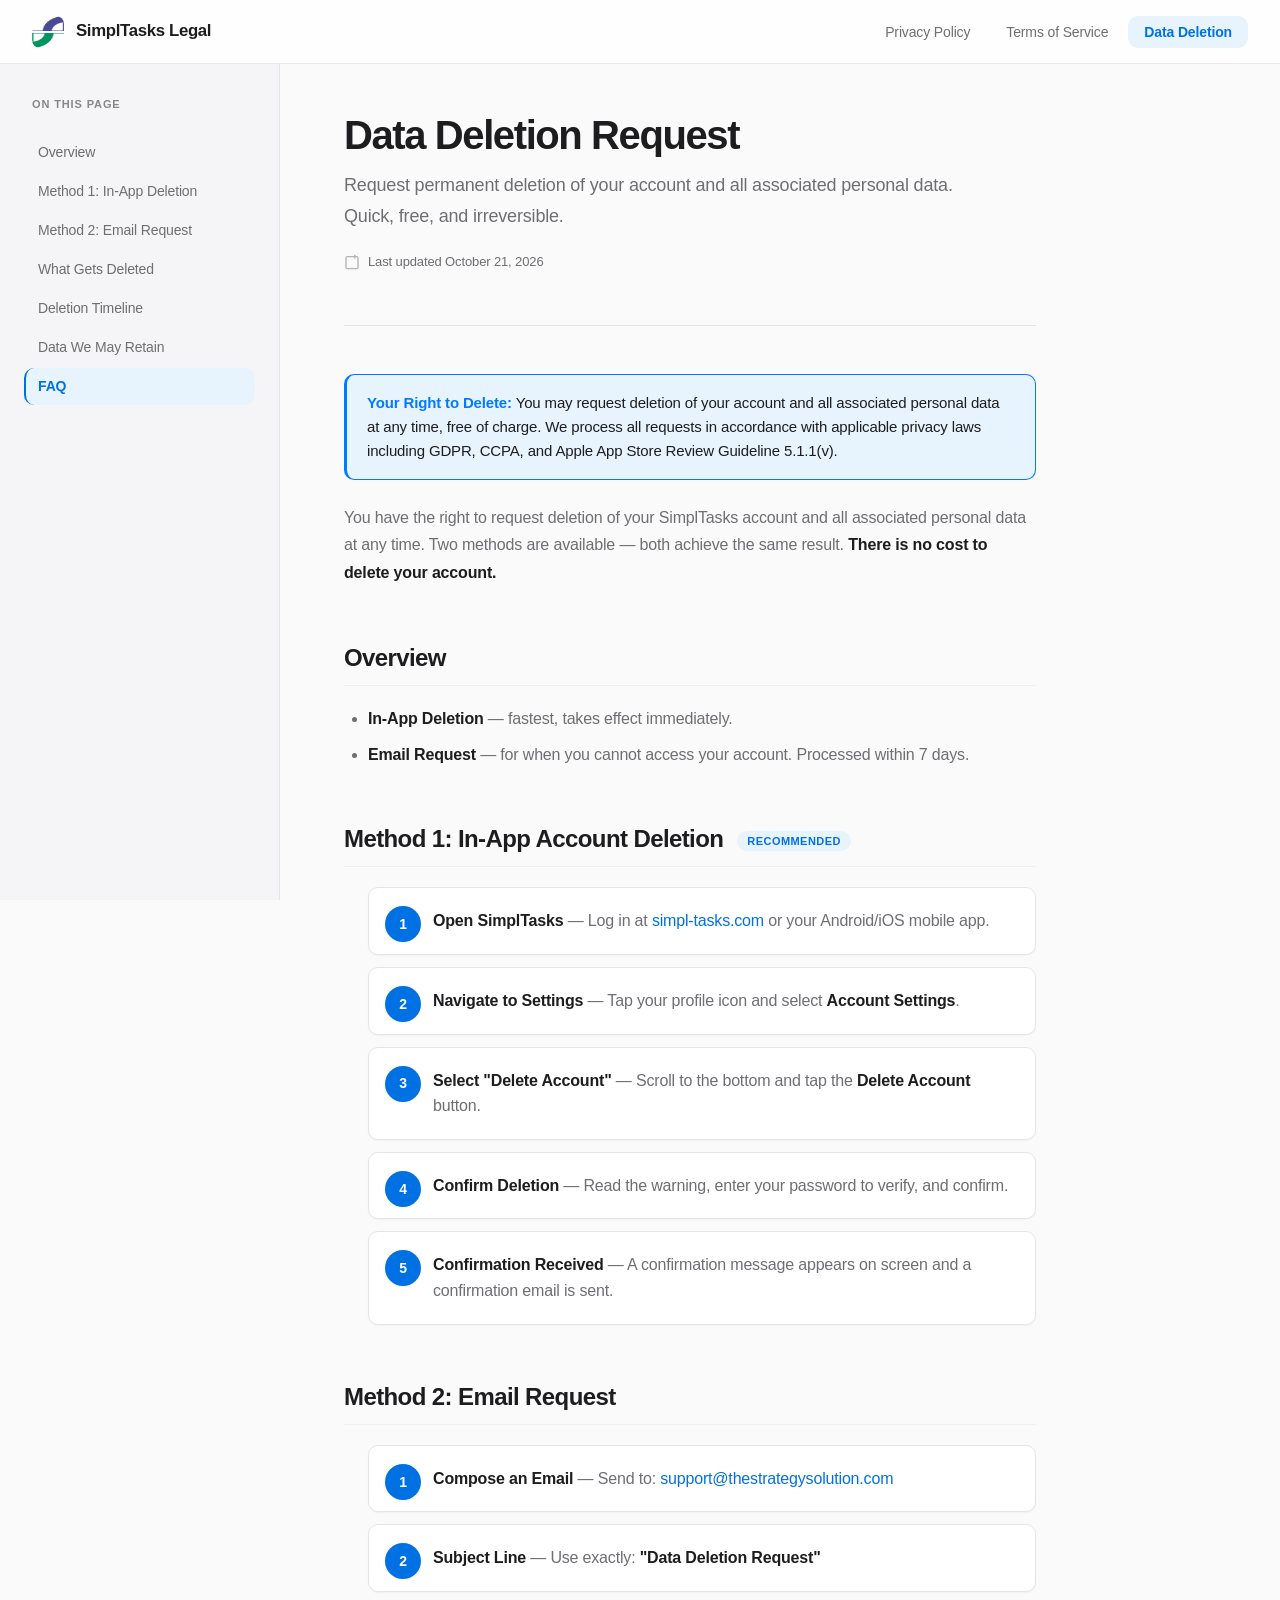
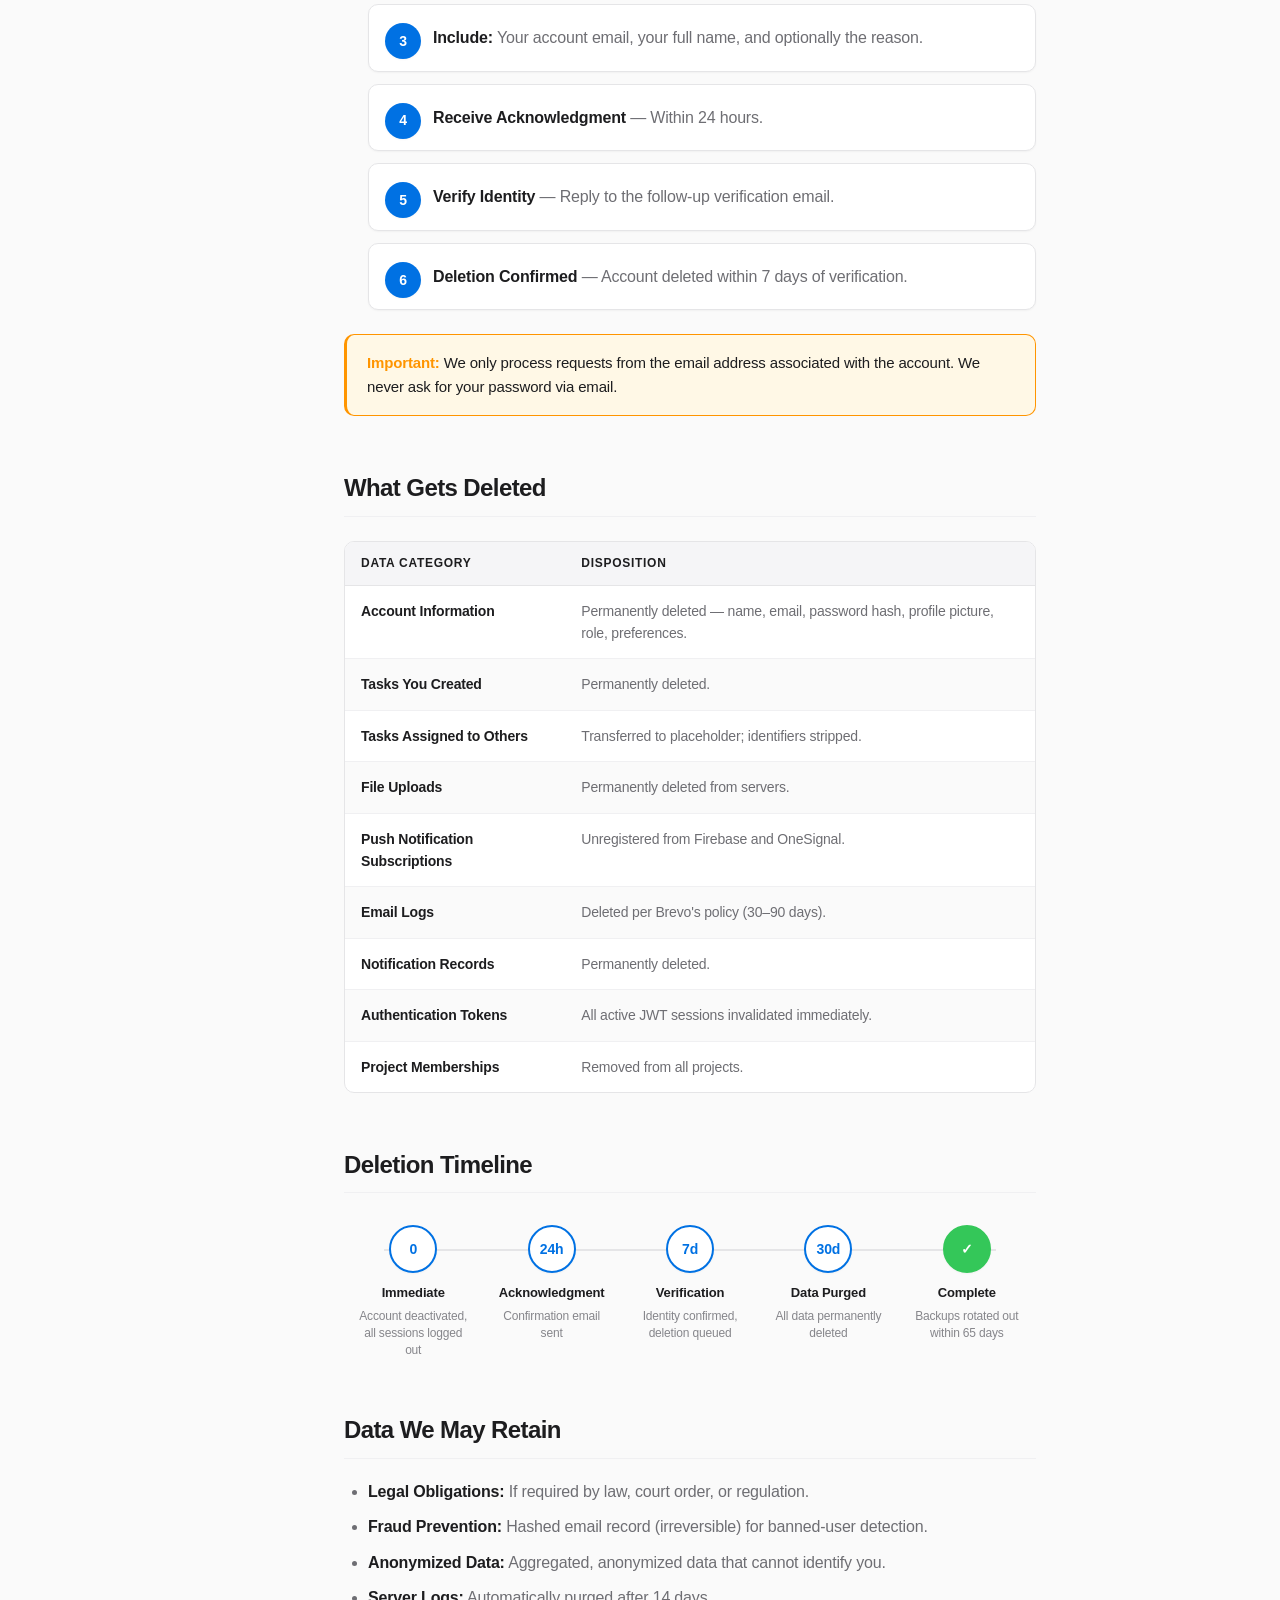
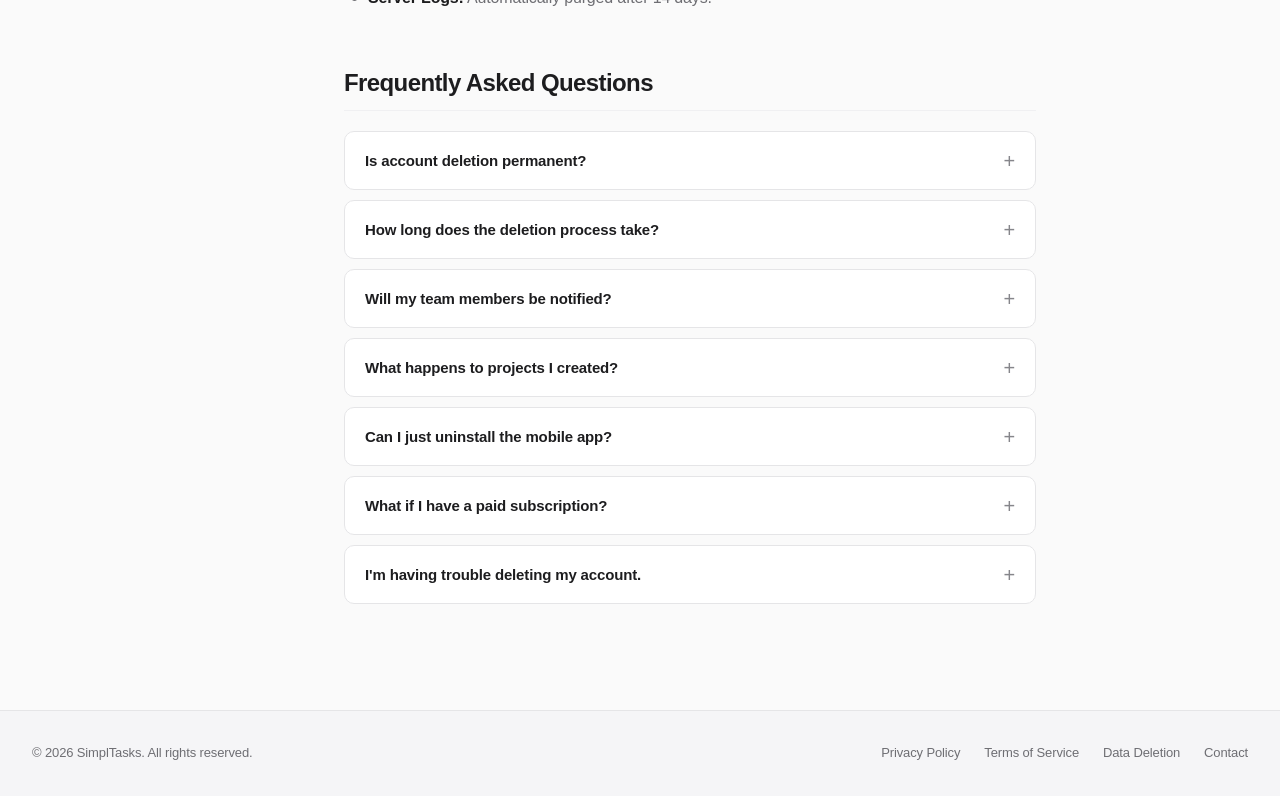
==== commit 6fdd9797: "Correct legal entity, address and governing law; add PIPEDA section The published pages named 'The S" ====
--- a/data-deletion.html
+++ b/data-deletion.html
@@ -60,7 +60,7 @@
           <p class="page-subtitle">Request permanent deletion of your account and all associated personal data. Quick, free, and irreversible.</p>
           <p class="page-meta">
             <svg viewBox="0 0 24 24" fill="none" stroke="currentColor" stroke-width="2" stroke-linecap="round"><rect x="3" y="4" width="18" height="18" rx="2"/><line x1="16" y1="2" x2="16" y2="6"/></svg>
-            Last updated August 03, 2026
+            Last updated October 21, 2026
           </p>
         </div>
 
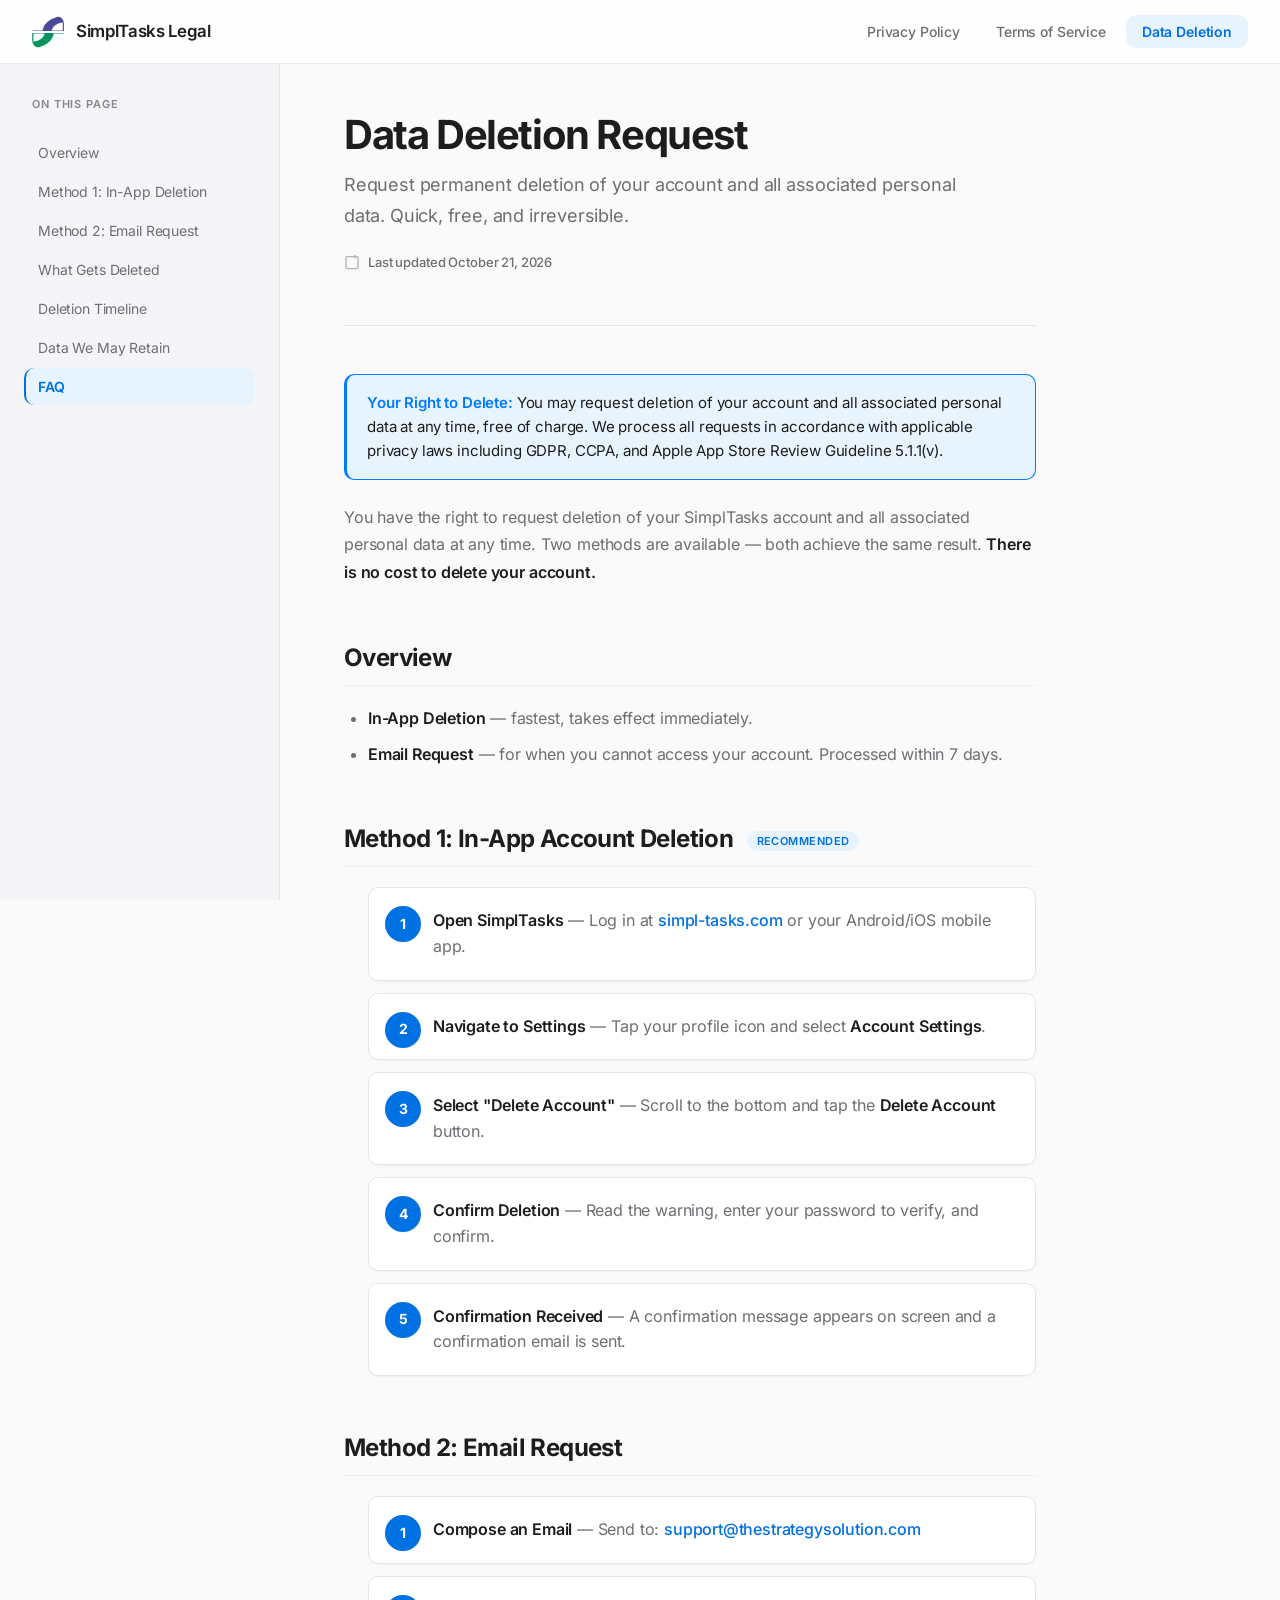
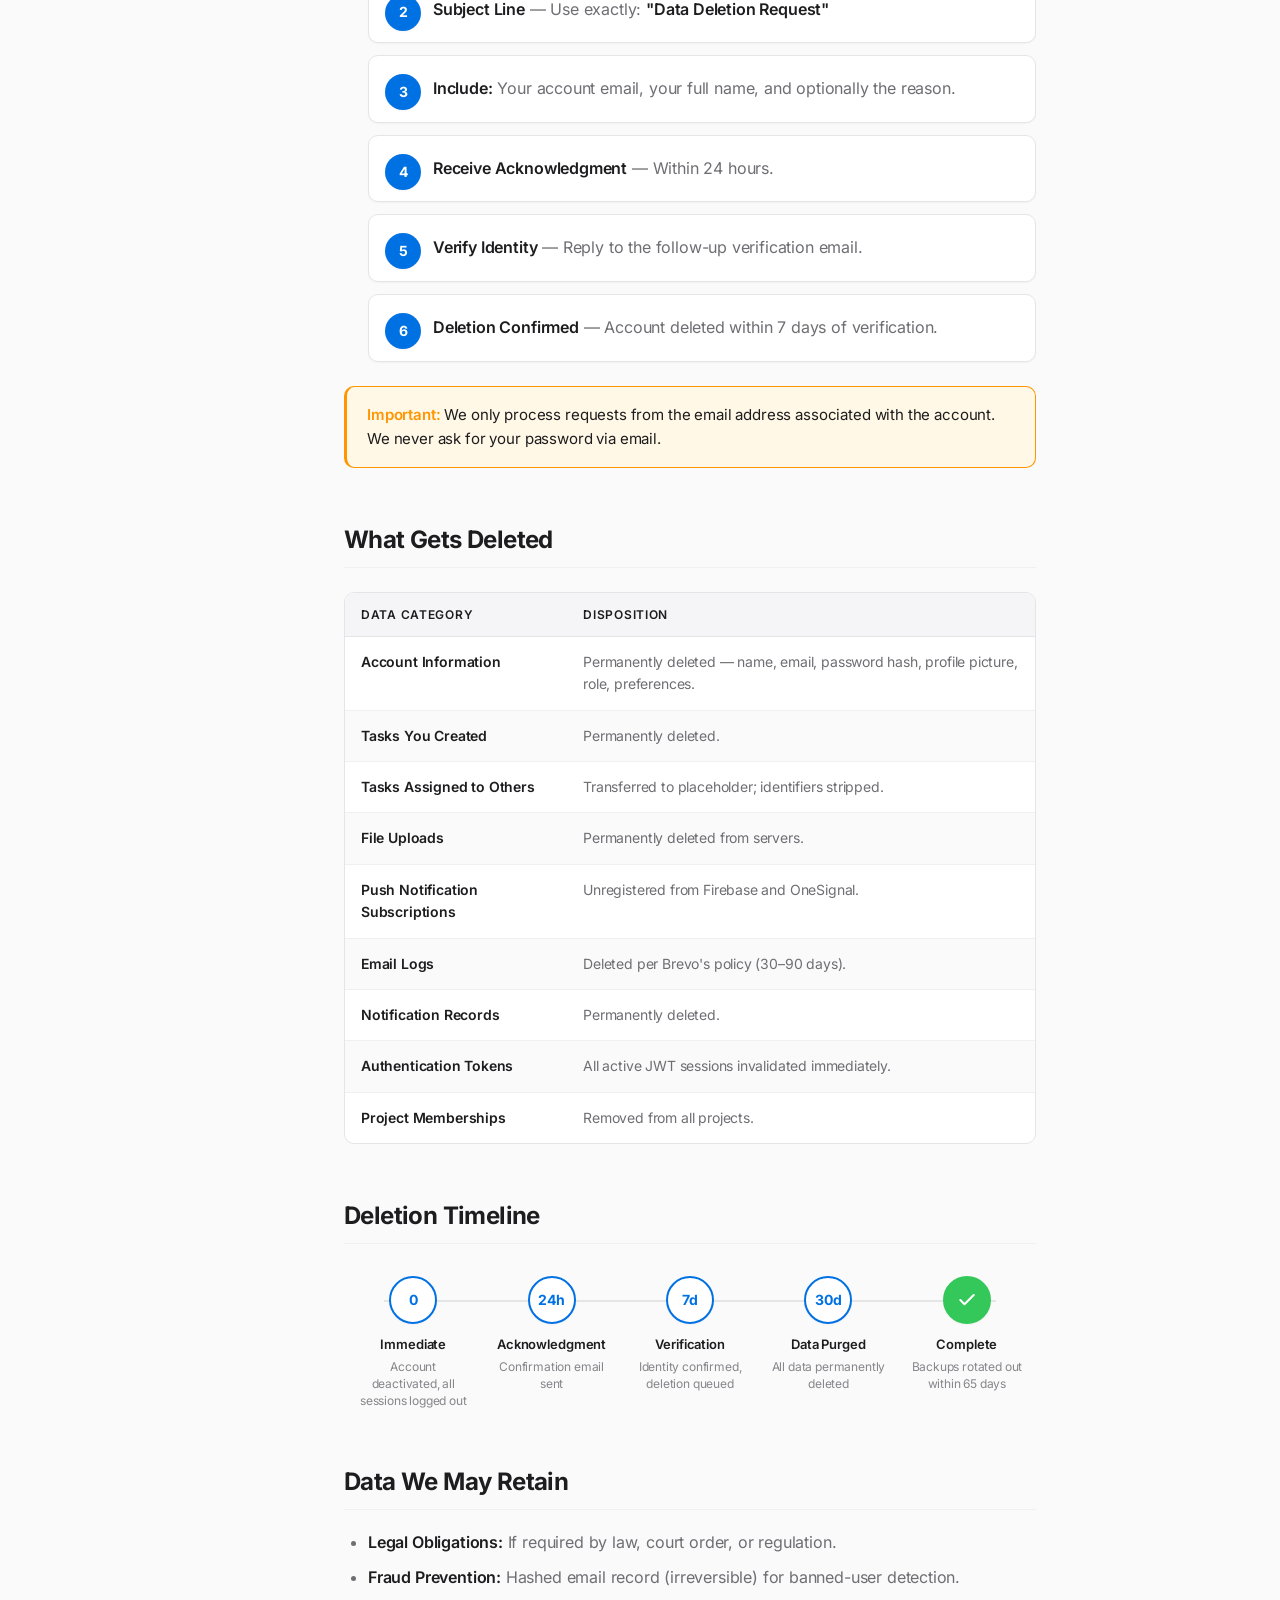
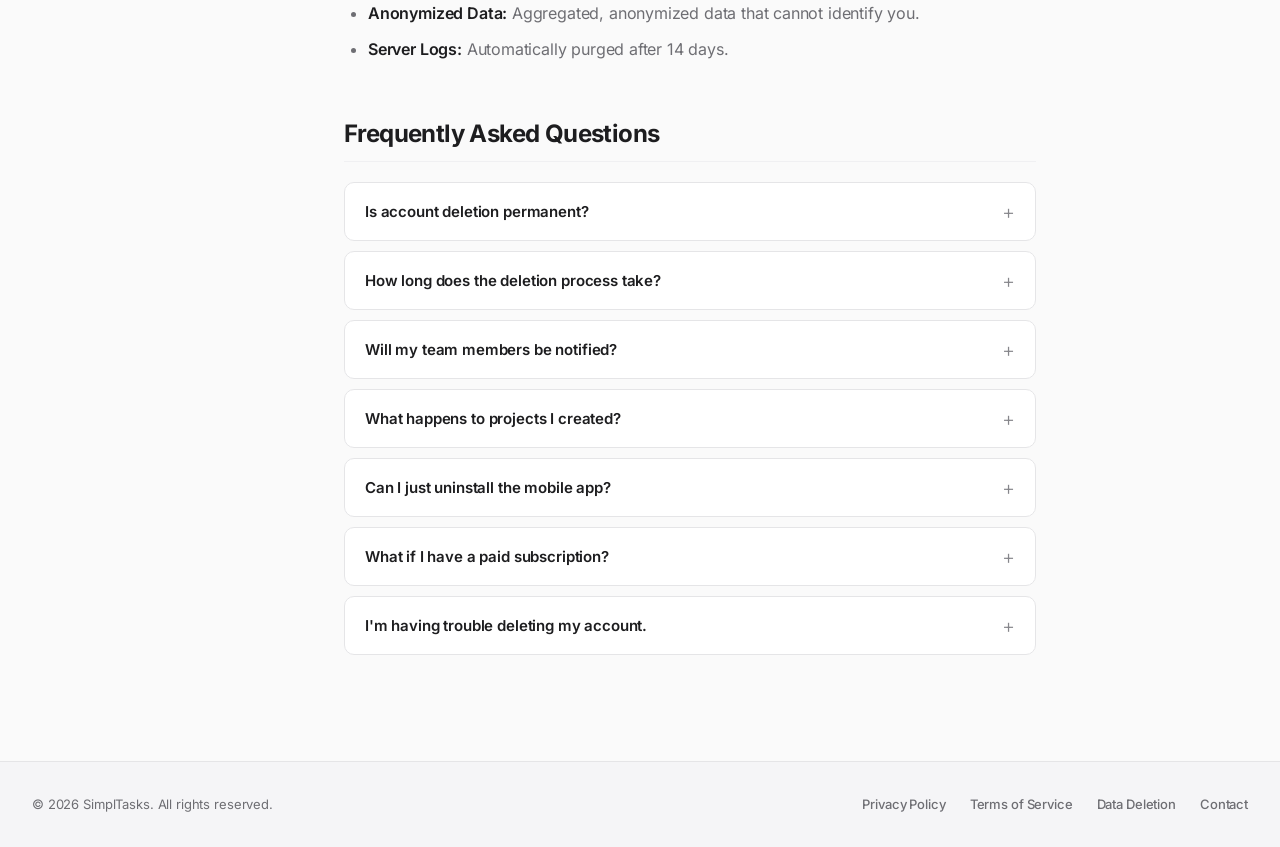
==== commit c21cae2b: "Add self-hosted Inter and CSS-only animated data-flow diagram - Serve Inter (variable, latin, 48KB W" ====
--- a/data-deletion.html
+++ b/data-deletion.html
@@ -13,6 +13,7 @@
   <title>Data Deletion Request — SimplTasks</title>
   <link rel="icon" href="assets/favicon.png" type="image/png" />
   <link rel="canonical" href="https://legal.simpl-tasks.com/data-deletion" />
+  <link rel="preload" href="css/fonts/inter-latin-wght-normal.woff2" as="font" type="font/woff2" crossorigin />
   <link rel="stylesheet" href="css/style.css" />
 </head>
 <body>
@@ -142,7 +143,9 @@
             <div class="timeline-sublabel">All data permanently deleted</div>
           </div>
           <div class="timeline-step">
-            <div class="timeline-dot">✓</div>
+            <div class="timeline-dot">
+              <svg width="20" height="20" viewBox="0 0 24 24" fill="none" stroke="currentColor" stroke-width="2.5" stroke-linecap="round" stroke-linejoin="round" aria-hidden="true"><path d="M20 6 9 17l-5-5"/></svg>
+            </div>
             <div class="timeline-label">Complete</div>
             <div class="timeline-sublabel">Backups rotated out within 65 days</div>
           </div>
--- a/css/style.css
+++ b/css/style.css
@@ -1,11 +1,28 @@
 /* ============================================================
    SimplTasks Legal Center — Enterprise Documentation Style
    Inspired by Stripe Docs, Vercel, Linear, and Notion
-   Pure CSS, zero dependencies, system font stack
+   Pure CSS, zero dependencies, self-hosted Inter
    Features: refined typography, sophisticated color palette,
              subtle depth, professional spacing, dark mode,
              responsive 4-breakpoint, print-optimized
    ============================================================ */
+
+/* ── Self-Hosted Inter Variable ─────────────────────────
+   Served from this origin (css/fonts/). Deliberately NOT a
+   third-party CDN: a privacy page must not leak visitor IPs
+   to Google Fonts or jsDelivr, and doing so would falsify
+   "zero external requests" in README.md.
+   Inter © The Inter Project Authors — SIL OFL 1.1
+   (full text: css/fonts/LICENSE-Inter.txt)
+   ────────────────────────────────────────────────────── */
+@font-face {
+  font-family: "Inter";
+  font-style: normal;
+  font-weight: 100 900;
+  font-display: swap;
+  src: url("fonts/inter-latin-wght-normal.woff2") format("woff2");
+  unicode-range: U+0000-00FF, U+0131, U+0152-0153, U+02BB-02BC, U+02C6, U+02DA, U+02DC, U+0304, U+0308, U+0329, U+2000-206F, U+2074, U+20AC, U+2122, U+2191, U+2193, U+2212, U+2215, U+FEFF, U+FFFD;
+}
 
 /* ── CSS Variables ────────────────────────────────────── */
 :root {
@@ -27,6 +44,7 @@
   --color-accent-hover: #0077ed;
   --color-accent-subtle: #e8f4fd;
   --color-accent-text: #ffffff;
+  --color-accent-glow: rgba(0, 113, 227, 0.16);
   
   /* Semantic colors */
   --color-success: #34c759;
@@ -66,7 +84,7 @@
   --radius-xl: 20px;
   
   /* Typography */
-  --font-sans: -apple-system, BlinkMacSystemFont, "SF Pro Display", "SF Pro Text", "Inter", "Segoe UI", Roboto, "Helvetica Neue", Arial, sans-serif;
+  --font-sans: "Inter", -apple-system, BlinkMacSystemFont, "SF Pro Display", "SF Pro Text", "Segoe UI", Roboto, "Helvetica Neue", Arial, sans-serif;
   --font-mono: "SF Mono", "Fira Code", "Fira Mono", "Roboto Mono", Menlo, Courier, monospace;
   
   /* Layout */
@@ -96,6 +114,7 @@
     --color-accent: #0a84ff;
     --color-accent-hover: #409cff;
     --color-accent-subtle: #0d2137;
+    --color-accent-glow: rgba(10, 132, 255, 0.22);
     
     --color-success: #30d158;
     --color-success-bg: #0d2818;
@@ -797,10 +816,10 @@
 /* ── Data Flow Diagram ─────────────────────────────────── */
 .data-flow {
   display: flex;
-  flex-wrap: wrap;
+  flex-direction: column;
   align-items: center;
   justify-content: center;
-  gap: 12px;
+  gap: 4px;
   margin: 32px 0 40px;
   padding: 32px 24px;
   background: var(--color-accent-subtle);
@@ -809,6 +828,7 @@
 }
 
 .flow-node {
+  position: relative;
   background: var(--color-surface);
   border: 1px solid var(--color-accent);
   border-radius: var(--radius-md);
@@ -818,8 +838,20 @@
   color: var(--color-text-primary);
   text-align: center;
   white-space: nowrap;
-  transition: all var(--transition-fast);
+  transition: transform var(--transition-fast), box-shadow var(--transition-fast), border-color var(--transition-fast);
   box-shadow: var(--shadow-xs);
+}
+
+/* Breathing ring lives on a pseudo-element, so it never collides with
+   the hover lift/shadow on the node itself. */
+.flow-node::after {
+  content: "";
+  position: absolute;
+  inset: 0;
+  border-radius: inherit;
+  pointer-events: none;
+  box-shadow: 0 0 0 0 var(--color-accent-glow);
+  animation: node-breathe 3.2s ease-in-out infinite;
 }
 
 .flow-node:hover {
@@ -834,12 +866,61 @@
   border-color: var(--color-accent);
 }
 
+/* Connector: dashed rail + arrowhead, both drawn in CSS. The rail is a
+   repeating gradient whose background-position is animated, so the dashes
+   travel without any SVG or JavaScript. Vertical, because the content column
+   is capped at 692px by --content-max-width and the chain needs 1035px to
+   sit on one line — a horizontal rail would always wrap and strand a head. */
 .flow-arrow {
+  position: relative;
+  display: block;
   width: 20px;
-  height: 20px;
+  height: 40px;
   flex-shrink: 0;
-  color: var(--color-text-tertiary);
-  opacity: 0.5;
+  color: var(--color-accent);
+  opacity: 0.6;
+}
+
+.flow-arrow::before {
+  content: "";
+  position: absolute;
+  top: 0;
+  bottom: 8px;
+  left: 50%;
+  width: 2px;
+  margin-left: -1px;
+  background-image: repeating-linear-gradient(to bottom, currentColor 0 6px, transparent 6px 12px);
+  background-size: 2px 12px;
+  animation: flow-dash 1.6s linear infinite;
+}
+
+.flow-arrow::after {
+  content: "";
+  position: absolute;
+  bottom: 1px;
+  left: 50%;
+  width: 6px;
+  height: 6px;
+  border-top: 2px solid currentColor;
+  border-right: 2px solid currentColor;
+  transform: translateX(-50%) rotate(135deg);
+}
+
+@keyframes node-breathe {
+  0%, 100% { box-shadow: 0 0 0 0 var(--color-accent-glow); }
+  50%      { box-shadow: 0 0 0 5px var(--color-accent-glow); }
+}
+
+@keyframes flow-dash {
+  from { background-position: 0 0; }
+  to   { background-position: 0 12px; }
+}
+
+@media (prefers-reduced-motion: reduce) {
+  .flow-node::after,
+  .flow-arrow::before {
+    animation: none;
+  }
 }
 
 .flow-row {
@@ -848,6 +929,9 @@
   gap: 8px;
   justify-content: center;
   align-items: center;
+  /* Let the processor row shrink so its chips wrap inside the card on
+     narrow screens instead of overflowing it. */
+  min-width: 0;
 }
 
 /* ── Scroll-Reveal Animation ───────────────────────────── */
@@ -1271,15 +1355,6 @@
     display: none;
   }
   
-  .data-flow {
-    flex-direction: column;
-    gap: 4px;
-  }
-  
-  .flow-arrow {
-    transform: rotate(90deg);
-  }
-  
   .footer-inner {
     font-size: 0.75rem;
     gap: 8px;
